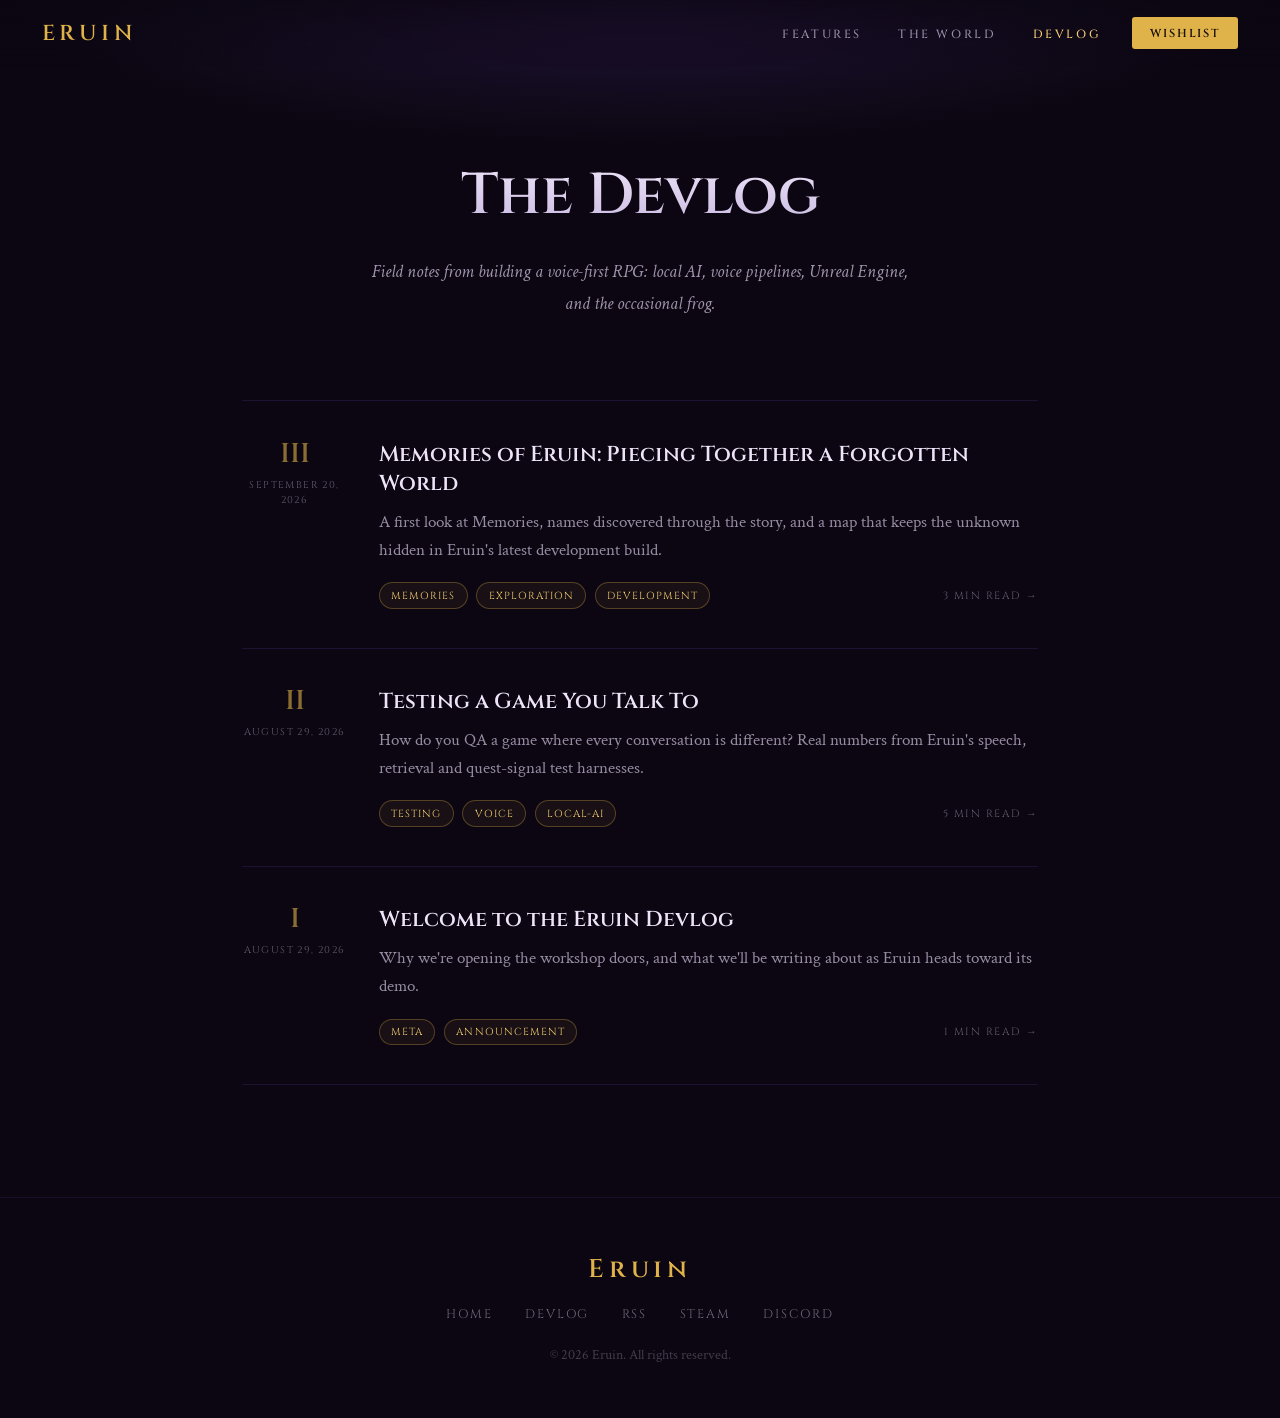
==== devlog/index.html @ c02aa7ac "Publish Memories development update and correct Alder's homepage role Introduce the Memories screen," ====
<!DOCTYPE html>
<html lang="en">
<head>
<meta charset="UTF-8">
<meta name="viewport" content="width=device-width, initial-scale=1.0">
<meta name="theme-color" content="#0b0611">
<link rel="icon" href="/favicon.ico" sizes="48x48">
<link rel="icon" type="image/png" href="/favicon-32x32.png" sizes="32x32">
<link rel="apple-touch-icon" href="/apple-touch-icon.png">
<link rel="alternate" type="application/rss+xml" title="Eruin Devlog" href="https://www.eruin.dev/devlog/feed.xml">
<link rel="preconnect" href="https://fonts.googleapis.com">
<link rel="preconnect" href="https://fonts.gstatic.com" crossorigin>
<link href="https://fonts.googleapis.com/css2?family=Cinzel:wght@400;500;600;700&family=Crimson+Text:ital,wght@0,400;0,600;0,700;1,400;1,600&display=swap" rel="stylesheet">
<script>
  window.va = window.va || function () { (window.vaq = window.vaq || []).push(arguments); };
</script>
<script defer src="/_vercel/insights/script.js"></script>
<title>Devlog &middot; Eruin</title>
<meta name="description" content="Tech devlogs from the making of Eruin, a voice-first fantasy mystery RPG powered by local AI. Voice pipelines, local LLMs, Unreal Engine, and everything in between.">
<link rel="canonical" href="https://www.eruin.dev/devlog/">
<meta property="og:type" content="website">
<meta property="og:site_name" content="Eruin">
<meta property="og:title" content="Eruin Devlog: Notes from the Workshop">
<meta property="og:description" content="Tech devlogs from the making of Eruin: voice pipelines, local LLMs, Unreal Engine, and everything in between.">
<meta property="og:image" content="https://www.eruin.dev/library_header_920x430_square_corners.png">
<meta property="og:url" content="https://www.eruin.dev/devlog/">
<meta name="twitter:card" content="summary_large_image">
<script type="application/ld+json">
{
  "@context": "https://schema.org",
  "@type": "Blog",
  "name": "Eruin Devlog",
  "url": "https://www.eruin.dev/devlog/",
  "description": "Tech devlogs from the making of Eruin, a voice-first fantasy mystery RPG powered by local AI.",
  "publisher": {
    "@type": "Organization",
    "name": "Eruin"
  }
}
</script>
<style>

*, *::before, *::after { margin: 0; padding: 0; box-sizing: border-box; }
:root {
  --accent: #e0b24a; --accent-glow: #f6d073;
  --crystal: #8b5cf6; --crystal-glow: #a78bfa;
  --night: #0b0611; --moonlight: #ede4f8; --silver: #d0c4e0;
}
html { scroll-behavior: smooth; }
body { font-family: 'Crimson Text', serif; background: var(--night); color: var(--moonlight); overflow-x: hidden; -webkit-font-smoothing: antialiased; }
a { color: var(--accent-glow); text-decoration: none; }
a:hover { color: #fff; }
::selection { background: rgba(224,178,74,.3); color: #fff; }
#navbar { position: fixed; top: 0; left: 0; right: 0; z-index: 50;
  display: flex; align-items: center; justify-content: space-between; gap: 1rem; flex-wrap: wrap;
  padding: 1.05rem clamp(1.2rem, 4vw, 2.6rem);
  background: linear-gradient(180deg, rgba(11,6,17,.7), transparent);
  transition: background .4s ease, padding .4s ease; }
#navbar.scrolled { background: rgba(11,6,17,.85);
  border-bottom: 1px solid rgba(139,92,246,.12); padding: .75rem clamp(1.2rem, 4vw, 2.6rem); }
.nav-wordmark { font-family: 'Cinzel', serif; font-weight: 600; font-size: 1.35rem; letter-spacing: .22em; color: var(--accent); }
.nav-right { display: flex; align-items: center; gap: clamp(1rem, 2.4vw, 2.1rem); flex-wrap: wrap; }
.nav-link { font-family: 'Cinzel', serif; font-size: .74rem; font-weight: 500; letter-spacing: .22em;
  text-transform: uppercase; color: rgba(208,196,224,.72); transition: color .3s; }
.nav-link:hover { color: var(--accent-glow); }
.nav-cta { font-family: 'Cinzel', serif; font-size: .72rem; font-weight: 600; letter-spacing: .16em;
  text-transform: uppercase; color: #1a1208; padding: .55rem 1.15rem; border-radius: 3px;
  background: var(--accent); transition: filter .3s ease; }
.nav-cta:hover { color: #1a1208; filter: brightness(1.08); }
.display { font-family: 'Cinzel', serif; font-weight: 600; line-height: 1.25;
  background: linear-gradient(180deg, #ede4f8, #c9b8e0);
  -webkit-background-clip: text; background-clip: text; -webkit-text-fill-color: transparent; }
.reveal { opacity: 0; transform: translateY(12px); transition: opacity .6s ease, transform .6s ease; }
.reveal.visible { opacity: 1; transform: translateY(0); }
.tag { display: inline-flex; align-items: center; gap: .4rem; font-family: 'Cinzel', serif; font-size: .64rem;
  letter-spacing: .1em; text-transform: uppercase; color: var(--accent-glow);
  padding: .34rem .7rem; border: 1px solid rgba(224,178,74,.3); border-radius: 20px; background: rgba(224,178,74,.06); }
footer { border-top: 1px solid rgba(139,92,246,.1); padding: 3.4rem 2rem; text-align: center; background: var(--night); }
.footer-logo { font-family: 'Cinzel', serif; font-size: 1.6rem; font-weight: 600; letter-spacing: .18em; color: var(--accent); margin-bottom: 1.2rem; }
.footer-links { display: flex; gap: 2rem; justify-content: center; flex-wrap: wrap; margin-bottom: 1.4rem; }
.footer-links a { font-family: 'Cinzel', serif; font-size: .78rem; letter-spacing: .16em; text-transform: uppercase;
  color: rgba(208,196,224,.5); transition: color .3s; }
.footer-links a:hover { color: var(--accent-glow); }
.footer-copy { font-size: .85rem; color: rgba(208,196,224,.28); }
@media (prefers-reduced-motion: reduce) {
  html { scroll-behavior: auto; }
  *, *::before, *::after { animation: none !important; transition: none !important; }
  .reveal { opacity: 1; transform: none; }
}

.dl-hero { padding: 10rem clamp(1.2rem, 4vw, 2.6rem) 4rem; text-align: center;
  background: radial-gradient(ellipse 70% 55% at 50% 0%, rgba(139,92,246,.16), transparent 70%), var(--night); }
.dl-hero h1 { font-size: clamp(2.2rem, 5.4vw, 3.6rem); }
.dl-hero p { max-width: 560px; margin: 1.5rem auto 0; font-size: 1.15rem; line-height: 1.75;
  color: rgba(208,196,224,.75); font-style: italic; }
.entries { max-width: 860px; margin: 0 auto; padding: 1rem clamp(1.2rem, 4vw, 2rem) 7rem;
  display: flex; flex-direction: column; }
.entry { display: flex; gap: 2rem; padding: 2.4rem 0; border-bottom: 1px solid rgba(139,92,246,.14); }
.entry:first-child { border-top: 1px solid rgba(139,92,246,.14); }
.entry-side { flex: none; width: 105px; text-align: center; }
.entry-roman { font-family: 'Cinzel', serif; font-weight: 600; font-size: 1.7rem; color: rgba(224,178,74,.6); line-height: 1; }
.entry-date { font-family: 'Cinzel', serif; font-size: .62rem; letter-spacing: .14em; text-transform: uppercase;
  color: rgba(208,196,224,.45); margin-top: .7rem; line-height: 1.5; }
.entry-main h2 { font-family: 'Cinzel', serif; font-weight: 600; font-size: 1.35rem; color: var(--moonlight);
  line-height: 1.35; margin-bottom: .6rem; transition: color .3s; }
.entry:hover .entry-main h2 { color: var(--accent-glow); }
.entry-main p { font-size: 1.05rem; line-height: 1.7; color: rgba(208,196,224,.7); }
.entry-foot { display: flex; align-items: center; gap: .55rem; flex-wrap: wrap; margin-top: 1.1rem; }
.entry-read { font-family: 'Cinzel', serif; font-size: .66rem; letter-spacing: .14em; text-transform: uppercase;
  color: rgba(208,196,224,.45); margin-left: auto; }
.empty { text-align: center; font-style: italic; color: rgba(208,196,224,.5); padding: 3rem 0 6rem; }
@media (max-width: 640px) {
  .entry { flex-direction: column; gap: 1.1rem; padding: 1.9rem 0; }
  .entry-side { width: auto; display: flex; align-items: baseline; gap: .9rem; text-align: left; }
  .entry-date { margin-top: 0; }
  .nav-links { display: none; }
}
</style>
</head>
<body>
<nav id="navbar">
  <a href="/" class="nav-wordmark">ERUIN</a>
  <div class="nav-right">
    <span class="nav-links">
      <a href="/#pillars" class="nav-link">Features</a>
      <a href="/#world" class="nav-link" style="margin-left:2rem;">The World</a>
      <a href="/devlog/" class="nav-link" style="margin-left:2rem;color:var(--accent-glow);">Devlog</a>
    </span>
    <a href="https://store.steampowered.com/app/4695190/Eruin/" target="_blank" rel="noopener" class="nav-cta">Wishlist</a>
  </div>
</nav>

<header class="dl-hero">
  <h1 class="display">The Devlog</h1>
  <p>Field notes from building a voice-first RPG: local AI, voice pipelines, Unreal Engine, and the occasional frog.</p>
</header>

<main class="entries">

  <a class="entry reveal" href="/devlog/memories-of-eruin/">
    <div class="entry-side">
      <div class="entry-roman">III</div>
      <div class="entry-date">September 20, 2026</div>
    </div>
    <div class="entry-main">
      <h2>Memories of Eruin: Piecing Together a Forgotten World</h2>
      <p>A first look at Memories, names discovered through the story, and a map that keeps the unknown hidden in Eruin's latest development build.</p>
      <div class="entry-foot">
        <span class="tag">memories</span><span class="tag">exploration</span><span class="tag">development</span>
        <span class="entry-read">3 min read &rarr;</span>
      </div>
    </div>
  </a>

  <a class="entry reveal" href="/devlog/testing-a-game-you-talk-to/">
    <div class="entry-side">
      <div class="entry-roman">II</div>
      <div class="entry-date">August 29, 2026</div>
    </div>
    <div class="entry-main">
      <h2>Testing a Game You Talk To</h2>
      <p>How do you QA a game where every conversation is different? Real numbers from Eruin's speech, retrieval and quest-signal test harnesses.</p>
      <div class="entry-foot">
        <span class="tag">testing</span><span class="tag">voice</span><span class="tag">local-ai</span>
        <span class="entry-read">5 min read &rarr;</span>
      </div>
    </div>
  </a>

  <a class="entry reveal" href="/devlog/welcome-to-the-devlog/">
    <div class="entry-side">
      <div class="entry-roman">I</div>
      <div class="entry-date">August 29, 2026</div>
    </div>
    <div class="entry-main">
      <h2>Welcome to the Eruin Devlog</h2>
      <p>Why we're opening the workshop doors, and what we'll be writing about as Eruin heads toward its demo.</p>
      <div class="entry-foot">
        <span class="tag">meta</span><span class="tag">announcement</span>
        <span class="entry-read">1 min read &rarr;</span>
      </div>
    </div>
  </a>
</main>

<footer>
  <div class="footer-logo">Eruin</div>
  <nav class="footer-links">
    <a href="/">Home</a>
    <a href="/devlog/">Devlog</a>
    <a href="/devlog/feed.xml">RSS</a>
    <a href="https://store.steampowered.com/app/4695190/Eruin/" target="_blank" rel="noopener">Steam</a>
    <a href="https://discord.gg/JYqdYUT4u7" target="_blank" rel="noopener">Discord</a>
  </nav>
  <p class="footer-copy">&copy; 2026 Eruin. All rights reserved.</p>
</footer>

<script>

const navbar = document.getElementById('navbar');
const onScroll = () => navbar.classList.toggle('scrolled', window.scrollY > 40);
window.addEventListener('scroll', onScroll, { passive: true });
onScroll();
const reveals = document.querySelectorAll('.reveal');
const observer = new IntersectionObserver((entries) => {
  entries.forEach((entry) => {
    if (entry.isIntersecting) {
      entry.target.classList.add('visible');
      observer.unobserve(entry.target);
    }
  });
}, { threshold: 0.12 });
reveals.forEach(el => observer.observe(el));

</script>
</body>
</html>
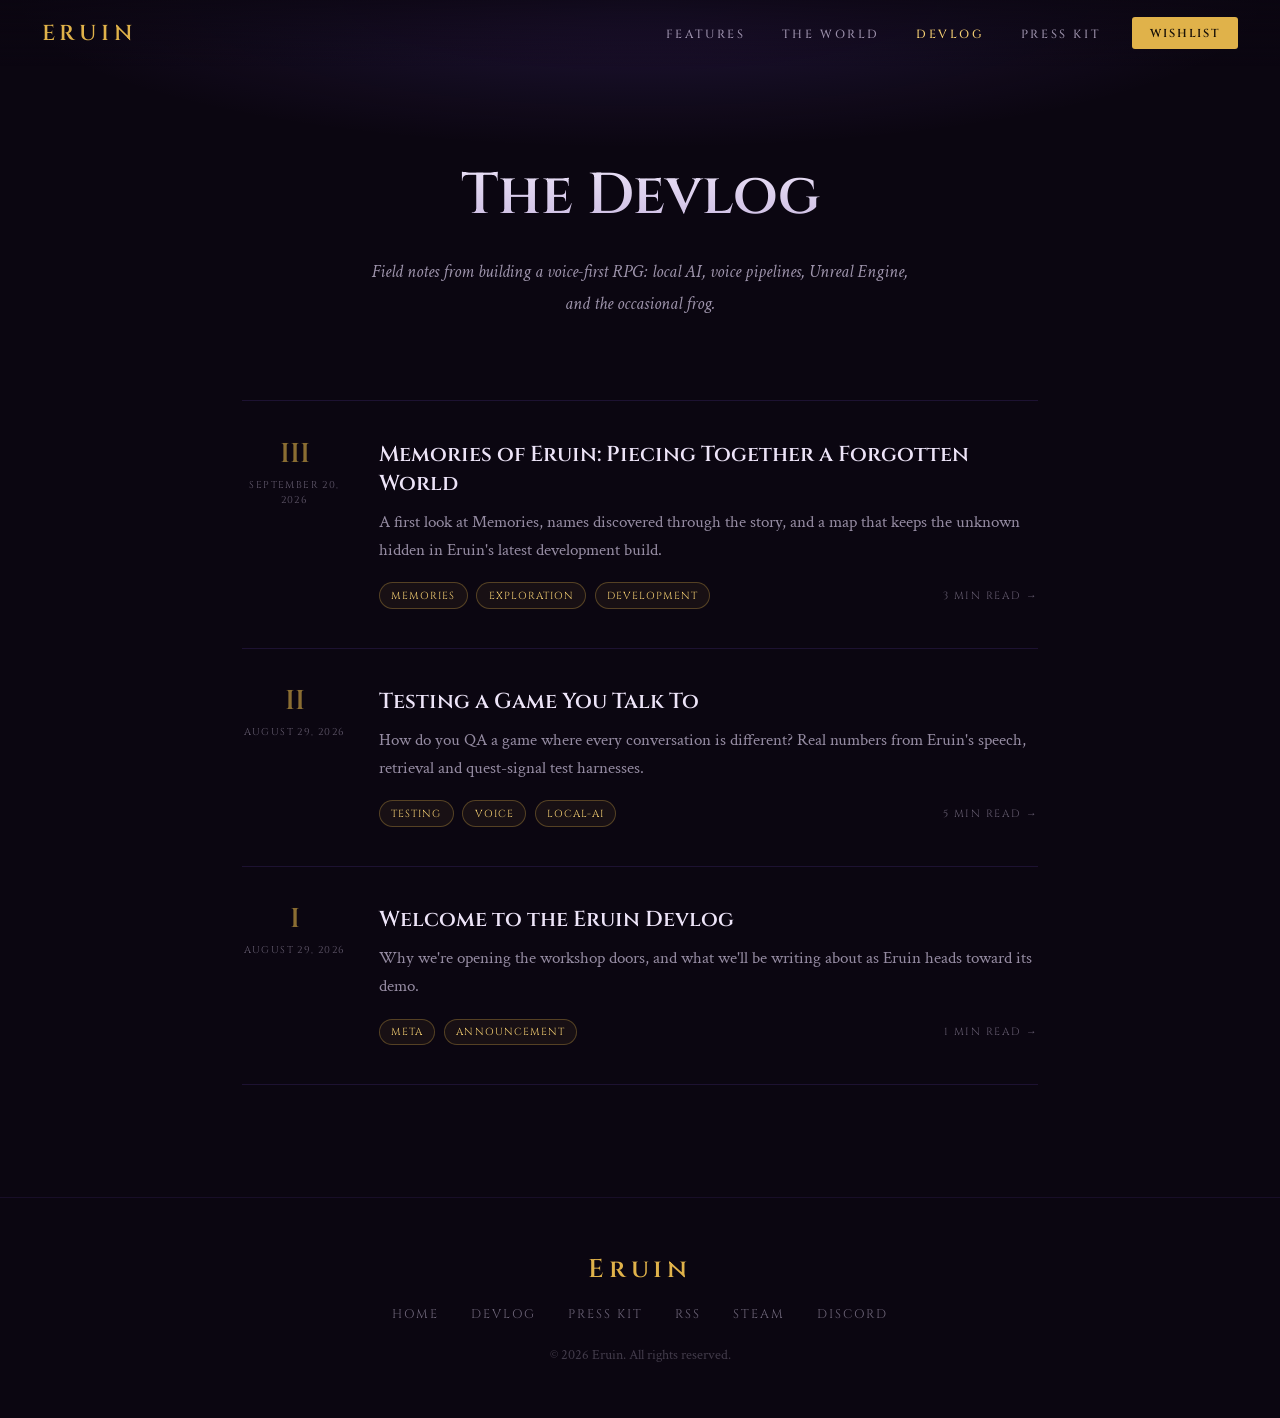
==== commit 4793afc7: "Publish Eruin press kit with media downloads and fact sheet" ====
--- a/devlog/index.html
+++ b/devlog/index.html
@@ -125,6 +125,7 @@
       <a href="/#pillars" class="nav-link">Features</a>
       <a href="/#world" class="nav-link" style="margin-left:2rem;">The World</a>
       <a href="/devlog/" class="nav-link" style="margin-left:2rem;color:var(--accent-glow);">Devlog</a>
+      <a href="/presskit/" class="nav-link" style="margin-left:2rem;">Press Kit</a>
     </span>
     <a href="https://store.steampowered.com/app/4695190/Eruin/" target="_blank" rel="noopener" class="nav-cta">Wishlist</a>
   </div>
@@ -188,6 +189,7 @@
   <nav class="footer-links">
     <a href="/">Home</a>
     <a href="/devlog/">Devlog</a>
+    <a href="/presskit/">Press Kit</a>
     <a href="/devlog/feed.xml">RSS</a>
     <a href="https://store.steampowered.com/app/4695190/Eruin/" target="_blank" rel="noopener">Steam</a>
     <a href="https://discord.gg/JYqdYUT4u7" target="_blank" rel="noopener">Discord</a>
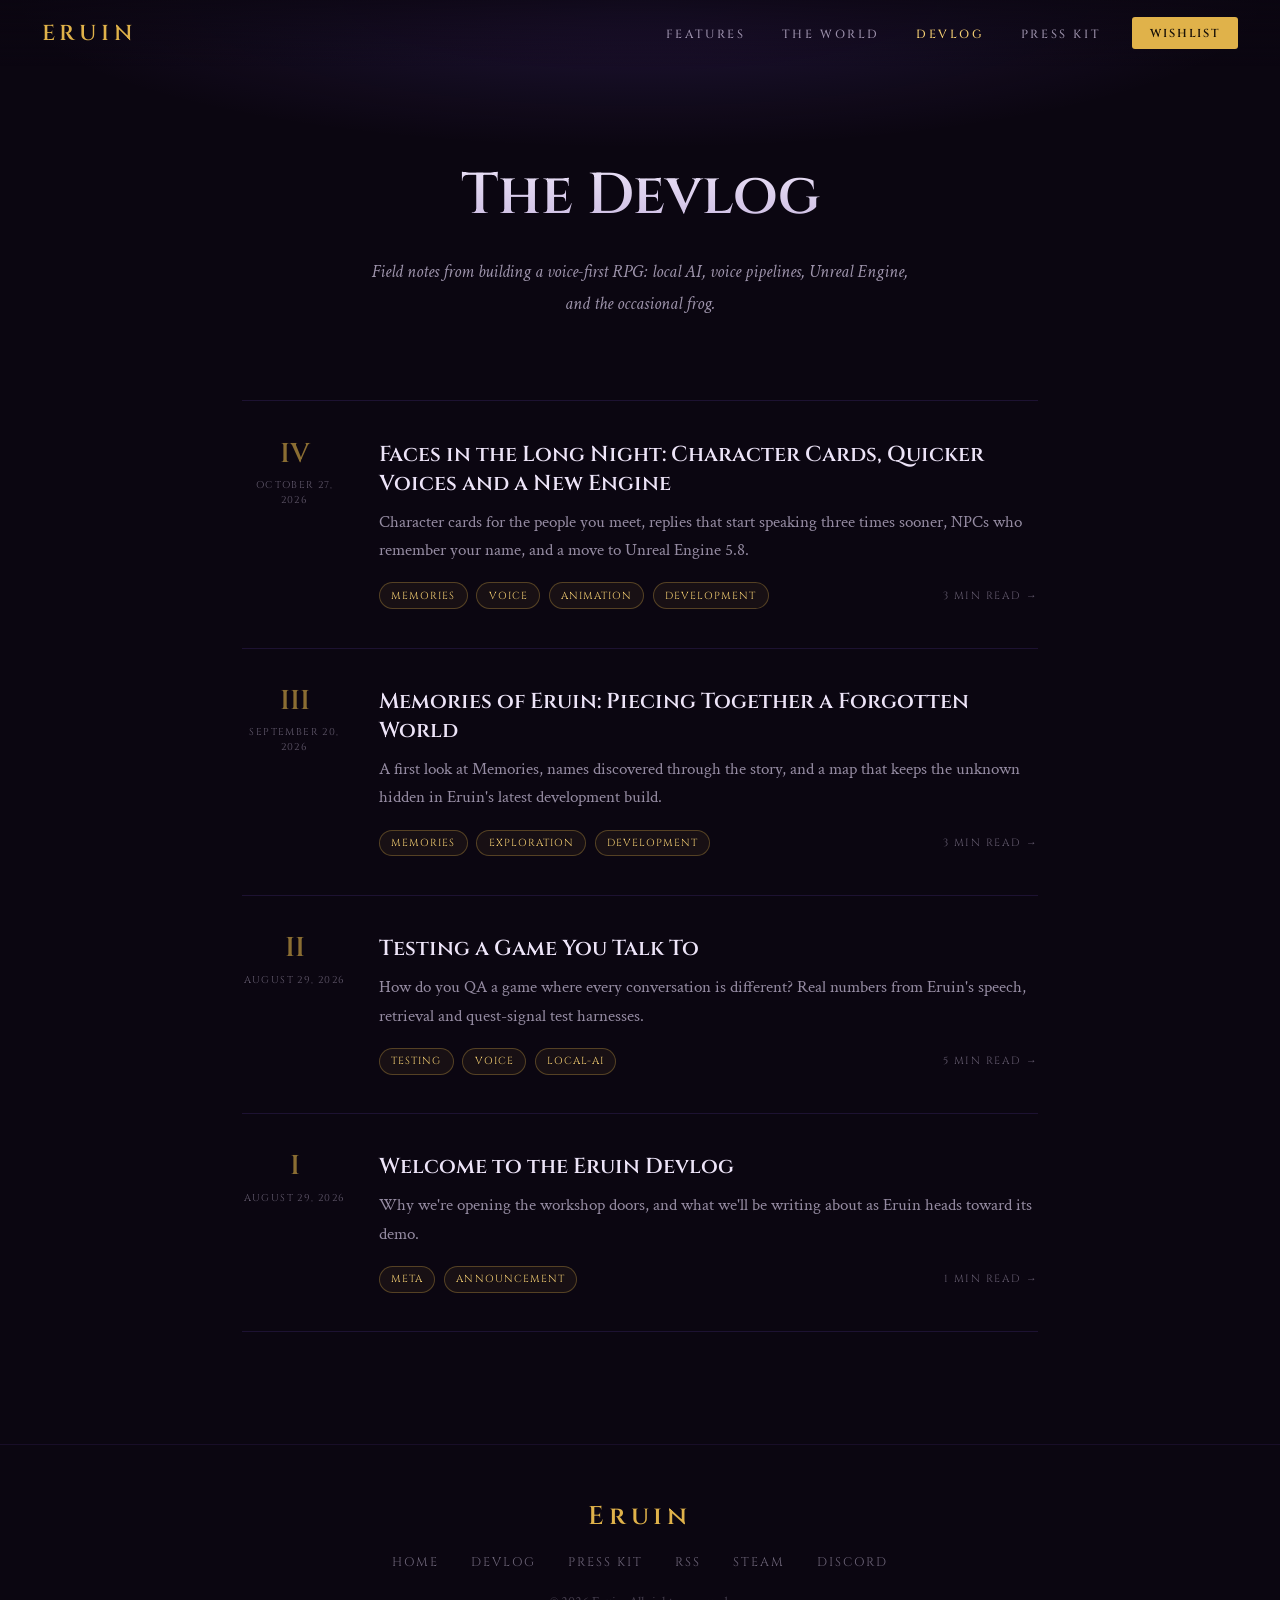
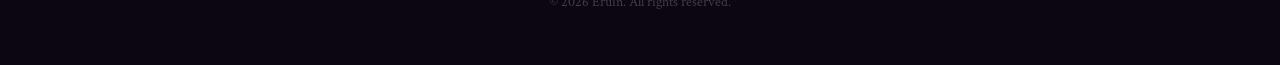
==== commit 26610d23: "Devlog IV: Faces in the Long Night New post covering the work since Memories of Eruin, with no chara" ====
--- a/devlog/index.html
+++ b/devlog/index.html
@@ -4,9 +4,9 @@
 <meta charset="UTF-8">
 <meta name="viewport" content="width=device-width, initial-scale=1.0">
 <meta name="theme-color" content="#0b0611">
-<link rel="icon" href="/favicon.ico" sizes="48x48">
-<link rel="icon" type="image/png" href="/favicon-32x32.png" sizes="32x32">
-<link rel="apple-touch-icon" href="/apple-touch-icon.png">
+<link rel="icon" type="image/png" href="/favicon.png?v=888d162a5d" sizes="512x512">
+<link rel="icon" type="image/png" href="/favicon-32x32.png?v=888d162a5d" sizes="32x32">
+<link rel="apple-touch-icon" href="/apple-touch-icon.png?v=888d162a5d">
 <link rel="alternate" type="application/rss+xml" title="Eruin Devlog" href="https://www.eruin.dev/devlog/feed.xml">
 <link rel="preconnect" href="https://fonts.googleapis.com">
 <link rel="preconnect" href="https://fonts.gstatic.com" crossorigin>
@@ -127,7 +127,7 @@
       <a href="/devlog/" class="nav-link" style="margin-left:2rem;color:var(--accent-glow);">Devlog</a>
       <a href="/presskit/" class="nav-link" style="margin-left:2rem;">Press Kit</a>
     </span>
-    <a href="https://store.steampowered.com/app/4695190/Eruin/" target="_blank" rel="noopener" class="nav-cta">Wishlist</a>
+    <a href="https://store.steampowered.com/app/4695190/Eruin/?utm_source=eruin_website&amp;utm_medium=referral&amp;utm_campaign=wishlist" target="_blank" rel="noopener" class="nav-cta">Wishlist</a>
   </div>
 </nav>
 
@@ -137,6 +137,21 @@
 </header>
 
 <main class="entries">
+
+  <a class="entry reveal" href="/devlog/faces-in-the-long-night/">
+    <div class="entry-side">
+      <div class="entry-roman">IV</div>
+      <div class="entry-date">October 27, 2026</div>
+    </div>
+    <div class="entry-main">
+      <h2>Faces in the Long Night: Character Cards, Quicker Voices and a New Engine</h2>
+      <p>Character cards for the people you meet, replies that start speaking three times sooner, NPCs who remember your name, and a move to Unreal Engine 5.8.</p>
+      <div class="entry-foot">
+        <span class="tag">memories</span><span class="tag">voice</span><span class="tag">animation</span><span class="tag">development</span>
+        <span class="entry-read">3 min read &rarr;</span>
+      </div>
+    </div>
+  </a>
 
   <a class="entry reveal" href="/devlog/memories-of-eruin/">
     <div class="entry-side">
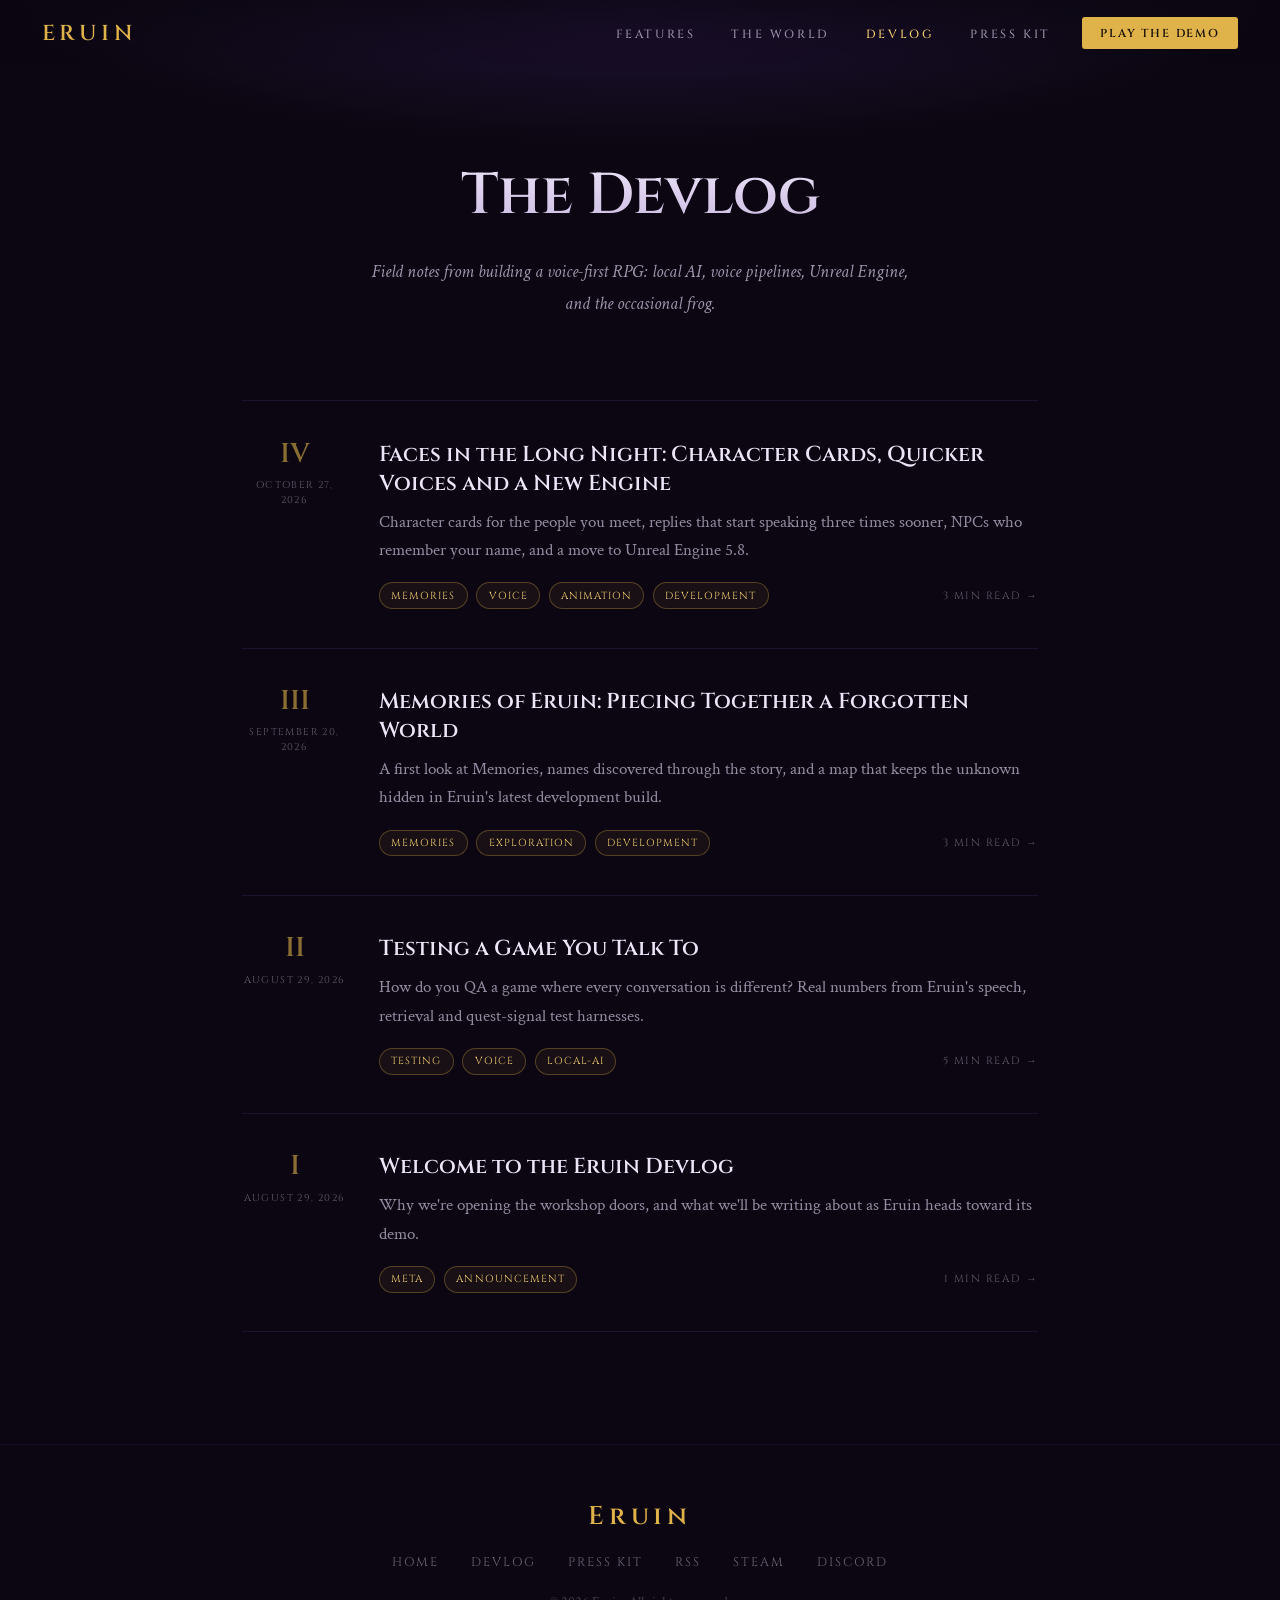
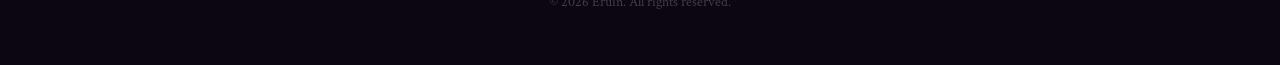
==== commit 8ede178a: "Demo is live: lead with "Play the Free Demo" across the site - Landing page: nav and hero buttons go" ====
--- a/devlog/index.html
+++ b/devlog/index.html
@@ -127,7 +127,7 @@
       <a href="/devlog/" class="nav-link" style="margin-left:2rem;color:var(--accent-glow);">Devlog</a>
       <a href="/presskit/" class="nav-link" style="margin-left:2rem;">Press Kit</a>
     </span>
-    <a href="https://store.steampowered.com/app/4695190/Eruin/?utm_source=eruin_website&amp;utm_medium=referral&amp;utm_campaign=wishlist" target="_blank" rel="noopener" class="nav-cta">Wishlist</a>
+    <a href="https://store.steampowered.com/app/5369680/Eruin_Demo/?utm_source=eruin_website&amp;utm_medium=referral&amp;utm_campaign=demo" target="_blank" rel="noopener" class="nav-cta">Play the Demo</a>
   </div>
 </nav>
 
